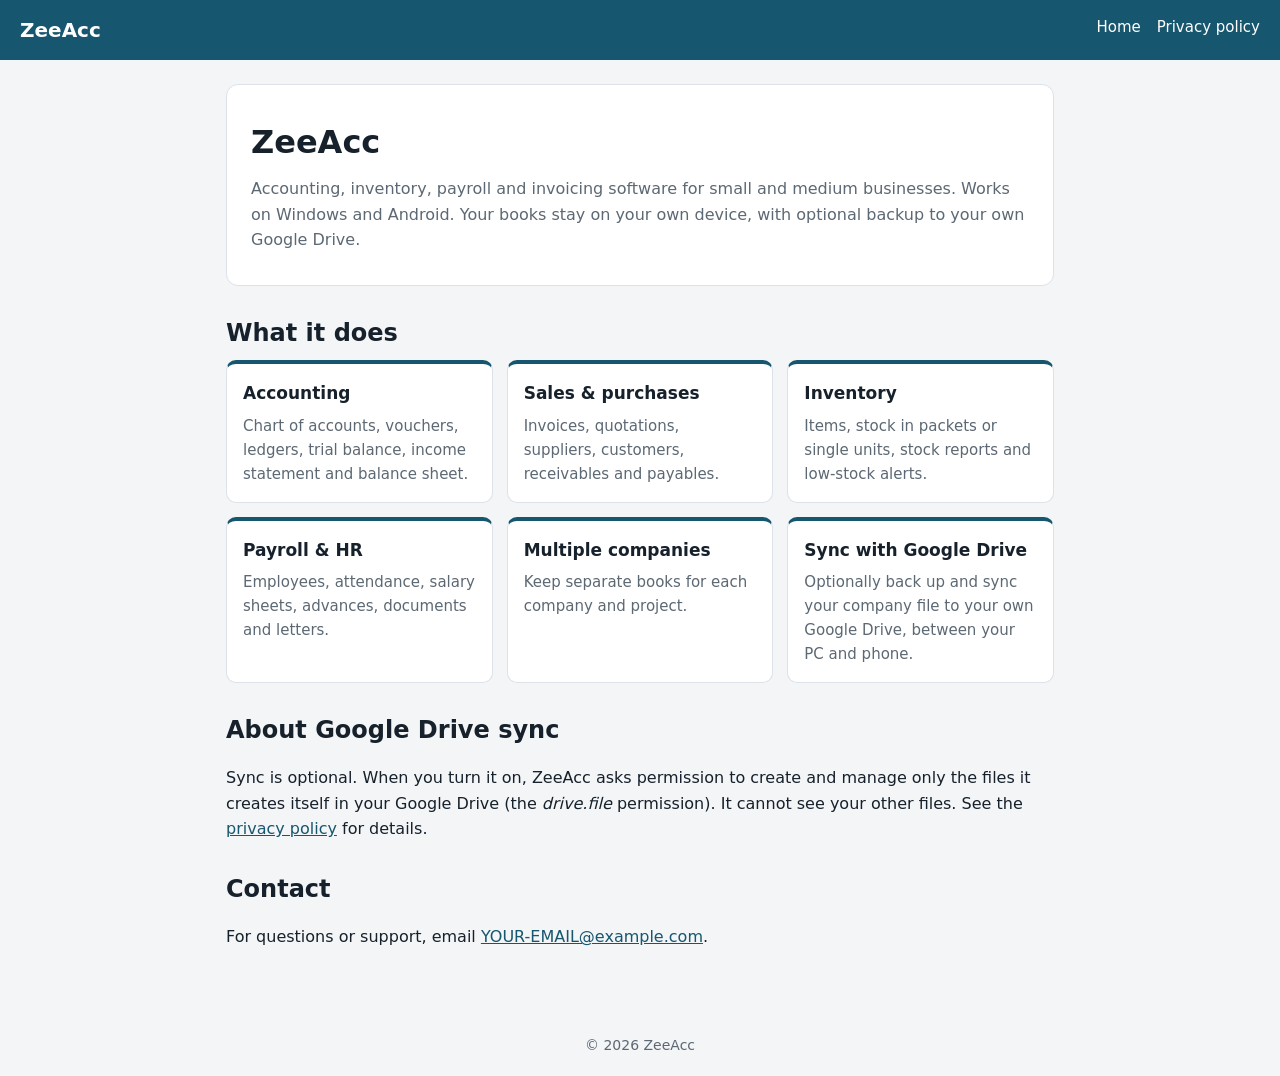
==== index.html @ ad225633 "Add files via upload" ====
<!doctype html><html lang="en"><head><meta charset="utf-8"><meta name="viewport" content="width=device-width,initial-scale=1"><title>ZeeAcc – Accounting software</title><meta name="description" content="ZeeAcc is accounting, inventory, payroll and invoicing software for small and medium businesses, for Windows and Android."><link rel="stylesheet" href="style.css"></head><body>
<header><a href="index.html">ZeeAcc</a><nav><a href="index.html">Home</a><a href="privacy.html">Privacy policy</a></nav></header>
<main>
<div class="hero"><h1>ZeeAcc</h1><p>Accounting, inventory, payroll and invoicing software for small and medium businesses. Works on Windows and Android. Your books stay on your own device, with optional backup to your own Google Drive.</p></div>
<h2>What it does</h2>
<div class="grid">
<div class="card"><h3>Accounting</h3><p>Chart of accounts, vouchers, ledgers, trial balance, income statement and balance sheet.</p></div>
<div class="card"><h3>Sales &amp; purchases</h3><p>Invoices, quotations, suppliers, customers, receivables and payables.</p></div>
<div class="card"><h3>Inventory</h3><p>Items, stock in packets or single units, stock reports and low-stock alerts.</p></div>
<div class="card"><h3>Payroll &amp; HR</h3><p>Employees, attendance, salary sheets, advances, documents and letters.</p></div>
<div class="card"><h3>Multiple companies</h3><p>Keep separate books for each company and project.</p></div>
<div class="card"><h3>Sync with Google Drive</h3><p>Optionally back up and sync your company file to your own Google Drive, between your PC and phone.</p></div>
</div>
<h2>About Google Drive sync</h2>
<p>Sync is optional. When you turn it on, ZeeAcc asks permission to create and manage only the files it creates itself in your Google Drive (the <em>drive.file</em> permission). It cannot see your other files. See the <a href="privacy.html">privacy policy</a> for details.</p>
<h2>Contact</h2>
<p>For questions or support, email <a href="mailto:YOUR-EMAIL@example.com">YOUR-EMAIL@example.com</a>.</p>
</main><footer>© 2026 ZeeAcc</footer></body></html>
---- style.css ----
:root{--bg:#f3f5f7;--card:#fff;--ink:#17212b;--mut:#5c6873;--acc:#17566f;--line:#dce2e8}
@media(prefers-color-scheme:dark){:root{--bg:#0f151a;--card:#172028;--ink:#e6ecf1;--mut:#92a0ac;--acc:#5db3d2;--line:#2a3640}}
*{box-sizing:border-box}body{margin:0;background:var(--bg);color:var(--ink);font:16px/1.6 system-ui,-apple-system,"Segoe UI",sans-serif}
header{background:var(--acc);color:#fff;padding:14px 20px}header a{color:#fff;text-decoration:none;font-weight:700;font-size:20px}header nav{float:right}header nav a{font-size:15px;font-weight:400;margin-left:16px}
main{max-width:860px;margin:0 auto;padding:24px 16px 48px}
.hero{background:var(--card);border:1px solid var(--line);border-radius:12px;padding:32px 24px;margin-bottom:20px}.hero h1{margin:0 0 8px;font-size:32px}.hero p{color:var(--mut);margin:0}
.grid{display:grid;grid-template-columns:repeat(auto-fit,minmax(240px,1fr));gap:14px}.card{background:var(--card);border:1px solid var(--line);border-top:4px solid var(--acc);border-radius:10px;padding:16px}.card h3{margin:0 0 6px;font-size:17px}.card p{margin:0;color:var(--mut);font-size:15px}
h2{margin:28px 0 8px}h3{margin:20px 0 6px}a{color:var(--acc)}li{margin:4px 0}.note{color:var(--mut);font-size:14px}
footer{text-align:center;color:var(--mut);font-size:14px;padding:20px}
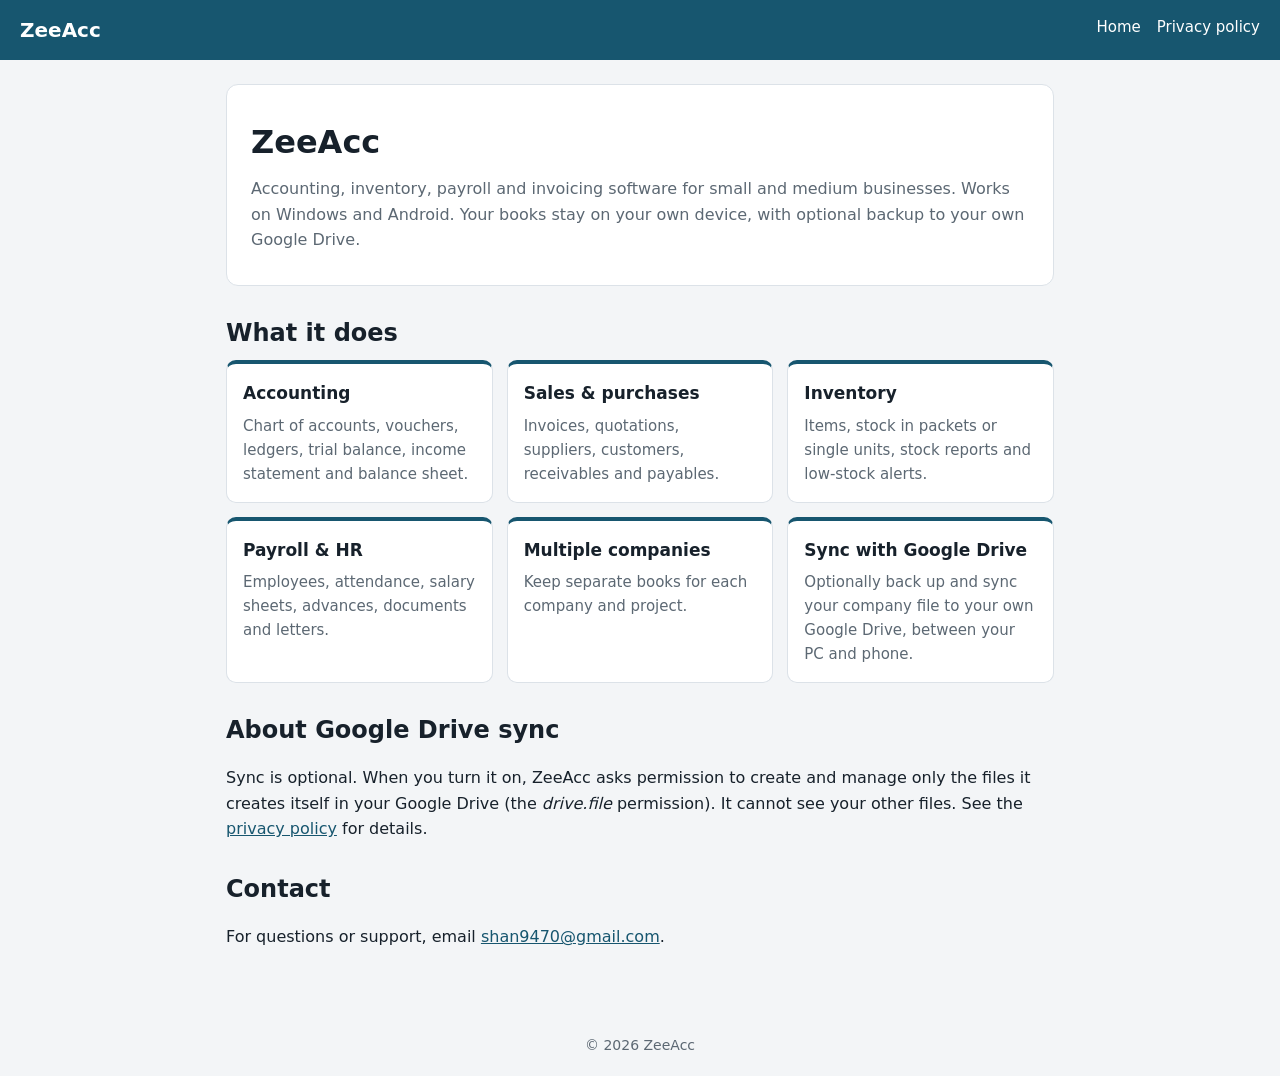
==== commit dc554851: "Update index.html" ====
--- a/index.html
+++ b/index.html
@@ -14,5 +14,5 @@
 <h2>About Google Drive sync</h2>
 <p>Sync is optional. When you turn it on, ZeeAcc asks permission to create and manage only the files it creates itself in your Google Drive (the <em>drive.file</em> permission). It cannot see your other files. See the <a href="privacy.html">privacy policy</a> for details.</p>
 <h2>Contact</h2>
-<p>For questions or support, email <a href="mailto:YOUR-EMAIL@example.com">YOUR-EMAIL@example.com</a>.</p>
+<p>For questions or support, email <a href="mailto:shan9470@gmail.com">shan9470@gmail.com</a>.</p>
 </main><footer>© 2026 ZeeAcc</footer></body></html>
